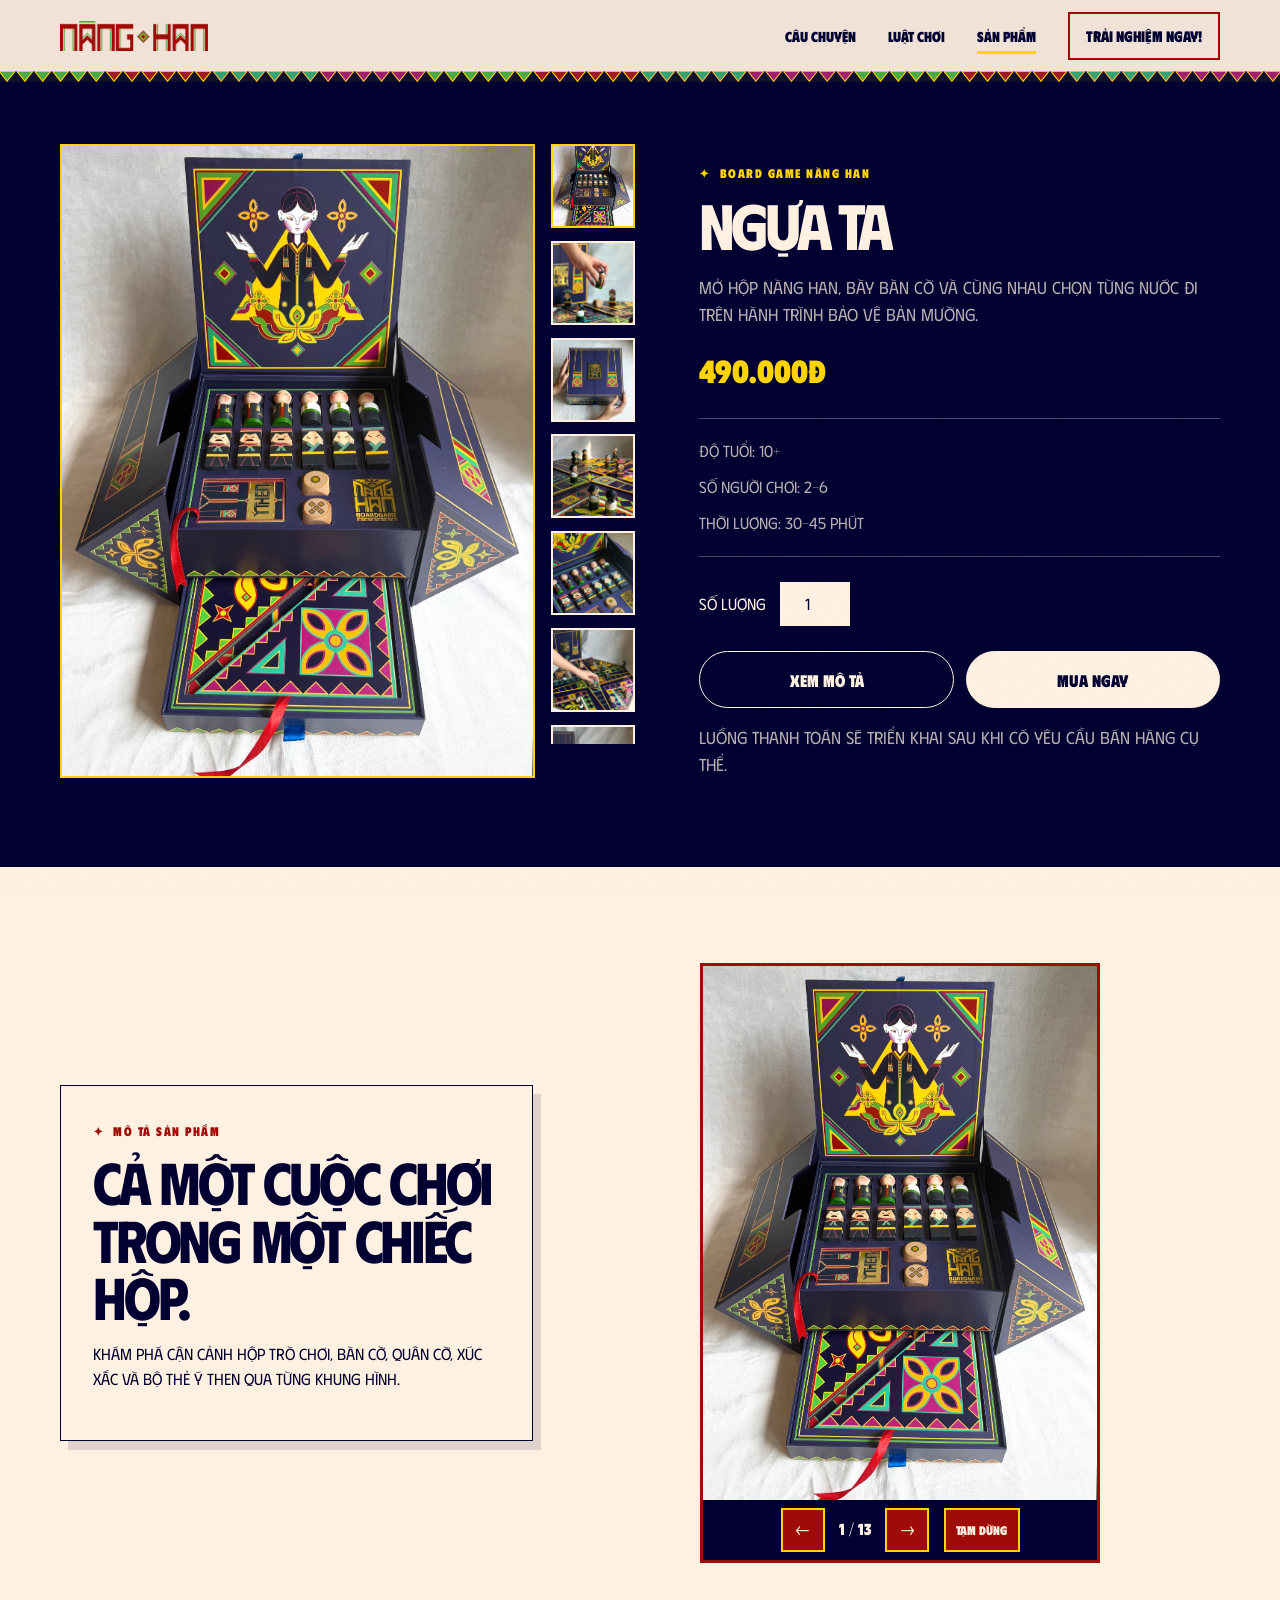
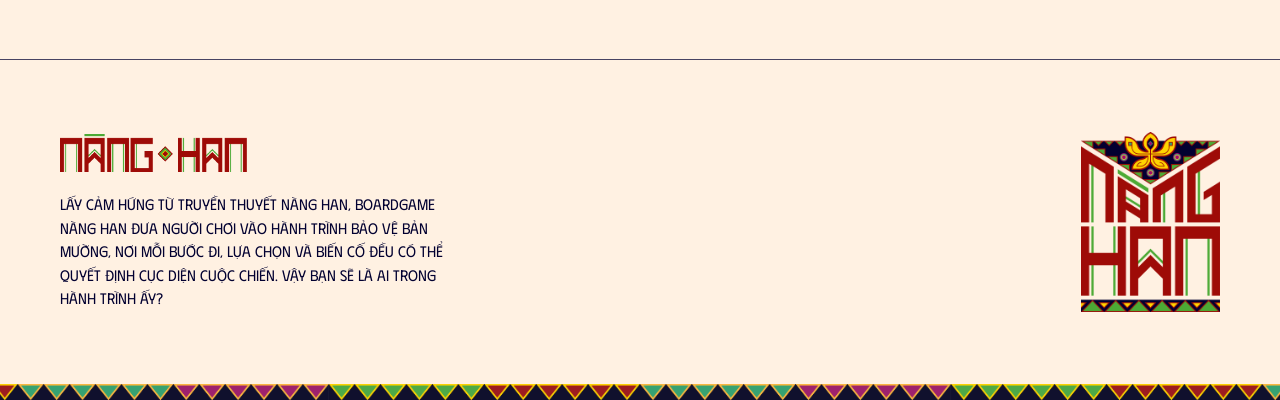
==== product.html @ 25eac17b "Reduce mobile video title and story ornament" ====
<!doctype html>
<html lang="vi">
  <head>
    <meta charset="UTF-8" />
    <meta name="viewport" content="width=device-width, initial-scale=1" />
    <meta name="description" content="Sản phẩm board game Nàng Han." />
    <title>Nàng Han — Sản phẩm</title>
    <link rel="preconnect" href="https://fonts.googleapis.com" />
    <link rel="preconnect" href="https://fonts.gstatic.com" crossorigin />
    <link href="https://fonts.googleapis.com/css2?family=Birthstone+Bounce:wght@400;500&amp;family=Phudu:wght@300..900&amp;family=Puppies+Play&amp;family=Roboto:wght@400;500;700&amp;family=Square+Peg&amp;display=swap" rel="stylesheet" />
    <link rel="shortcut icon" type="image/x-icon" href="favicon.ico?v=2" sizes="any" />
    <link rel="icon" type="image/png" href="assets/favicon-open.png?v=2" sizes="128x128" data-animated-favicon />
    <link rel="stylesheet" href="styles.css?v=32" />
    <script src="favicon.js" defer></script>
  </head>
  <body class="product-screen">
    <header class="site-header">
      <div class="wrap header-inner">
        <a class="brand" href="index.html"><img src="assets/prototype/brand-wordmark.png" alt="Nàng Han" width="615" height="125" /></a>
        <nav class="main-nav" aria-label="Điều hướng chính">
          <a href="story.html">Câu chuyện</a>
          <a href="rules.html">Luật chơi</a>
          <a href="product.html" aria-current="page">Sản phẩm</a>
          <a class="nav-cta" href="product.html" data-animated-button>Trải nghiệm ngay!</a>
        </nav>
      </div>
    </header>
    <main class="page-shell">
      <section class="wrap product-detail">
        <div class="product-gallery">
          <img class="product-main-image" src="assets/product/product-01.webp" alt="Hộp boardgame Nàng Han mở, bày quân cờ, xúc xắc và bàn chơi" width="1261" height="1800" data-product-main />
          <div class="product-thumbs" role="group" aria-label="Ảnh sản phẩm phụ">
            <button class="product-thumb" type="button" aria-pressed="true"><img src="assets/product/product-01.webp" alt="Hộp boardgame Nàng Han mở, bày quân cờ, xúc xắc và bàn chơi" /></button>
            <button class="product-thumb" type="button" aria-pressed="false"><img src="assets/product/product-02.webp" alt="Bàn tay cầm quân Nàng Han áo đen phía trên bàn cờ" loading="lazy" /></button>
            <button class="product-thumb" type="button" aria-pressed="false"><img src="assets/product/product-03.webp" alt="Hai tay cầm hộp boardgame Nàng Han đóng với logo ở giữa" loading="lazy" /></button>
            <button class="product-thumb" type="button" aria-pressed="false"><img src="assets/product/product-04.webp" alt="Quân cờ hai phe đứng trên bàn cờ Nàng Han nhiều họa tiết" loading="lazy" /></button>
            <button class="product-thumb" type="button" aria-pressed="false"><img src="assets/product/product-05.webp" alt="Cận cảnh quân cờ, xúc xắc và thẻ bài trong hộp mở" loading="lazy" /></button>
            <button class="product-thumb" type="button" aria-pressed="false"><img src="assets/product/product-06.webp" alt="Bàn tay di chuyển quân đối địch áo xanh trên bàn cờ" loading="lazy" /></button>
            <button class="product-thumb" type="button" aria-pressed="false"><img src="assets/product/product-07.webp" alt="Toàn cảnh bàn cờ bày quân và xúc xắc, hộp trò chơi phía sau" loading="lazy" /></button>
            <button class="product-thumb" type="button" aria-pressed="false"><img src="assets/product/product-08.webp" alt="Hộp boardgame Nàng Han mở nhìn nghiêng với quân cờ và xúc xắc" loading="lazy" /></button>
            <button class="product-thumb" type="button" aria-pressed="false"><img src="assets/product/product-09.webp" alt="Bàn cờ Nàng Han đang chơi với quân hai phe và xúc xắc" loading="lazy" /></button>
            <button class="product-thumb" type="button" aria-pressed="false"><img src="assets/product/product-10.webp" alt="Tờ hướng dẫn Nàng Han mở ra, có sơ đồ bàn cờ và giới thiệu các phe" loading="lazy" /></button>
            <button class="product-thumb" type="button" aria-pressed="false"><img src="assets/product/product-11.webp" alt="Bộ Nàng Han gồm hộp, quân cờ, thẻ bài và tấm vải in họa tiết" loading="lazy" /></button>
            <button class="product-thumb" type="button" aria-pressed="false"><img src="assets/product/product-12.webp" alt="Hai tay cầm bộ thẻ Ý Then và lá Xòe hoa cùng bước" loading="lazy" /></button>
            <button class="product-thumb" type="button" aria-pressed="false"><img src="assets/product/product-13.webp" alt="Những lá thẻ Ý Then trải cạnh bàn cờ, quân cờ và xúc xắc" loading="lazy" /></button>
          </div>
        </div>
        <div class="product-info">
          <span class="eyebrow">Board game Nàng Han</span>
          <h1>Ngựa ta</h1>
          <p class="lead">Mở hộp Nàng Han, bày bàn cờ và cùng nhau chọn từng nước đi trên hành trình bảo vệ bản mường.</p>
          <div class="price">490.000đ</div>
          <div class="meta-list">
            <span>Độ tuổi: 10+</span>
            <span>Số người chơi: 2–6</span>
            <span>Thời lượng: 30–45 phút</span>
          </div>
          <label class="quantity">Số lượng <input type="number" min="1" value="1" aria-label="Số lượng sản phẩm" /></label>
          <div class="purchase-actions">
            <a class="button alt" href="#description">Xem mô tả</a>
            <a class="button" href="#purchase-note">Mua ngay</a>
          </div>
          <p id="purchase-note" class="lead purchase-note">Luồng thanh toán sẽ triển khai sau khi có yêu cầu bán hàng cụ thể.</p>
        </div>
      </section>
      <section class="section product-description" id="description">
        <div class="wrap description-panel">
          <div class="description-copy">
            <span class="eyebrow">Mô tả sản phẩm</span>
            <h2>Cả một cuộc chơi trong một chiếc hộp.</h2>
            <p>Khám phá cận cảnh hộp trò chơi, bàn cờ, quân cờ, xúc xắc và bộ thẻ Ý Then qua từng khung hình.</p>
          </div>
          <div class="description-media" data-product-slider role="region" aria-label="Trình chiếu ảnh sản phẩm Nàng Han">
            <div class="description-slide-frame" data-product-slide-frame>
              <img class="description-slide is-active" src="assets/product/product-01.webp" alt="Hộp boardgame Nàng Han mở, bày quân cờ, xúc xắc và bàn chơi" />
            </div>
            <div class="description-controls">
              <button type="button" data-slide-prev aria-label="Ảnh trước">←</button>
              <span data-slide-count>1 / 13</span>
              <button type="button" data-slide-next aria-label="Ảnh tiếp theo">→</button>
              <button type="button" class="slide-toggle" data-slide-toggle>Tạm dừng</button>
            </div>
          </div>
        </div>
      </section>
    </main>
    <footer class="site-footer">
      <div class="wrap footer-inner">
        <div class="footer-about">
          <img class="footer-wordmark" src="assets/prototype/brand-wordmark.png" alt="Nàng Han" width="615" height="125" loading="lazy" />
          <p>Lấy cảm hứng từ truyền thuyết Nàng Han, boardgame Nàng Han đưa người chơi vào hành trình bảo vệ bản mường, nơi mỗi bước đi, lựa chọn và biến cố đều có thể quyết định cục diện cuộc chiến. Vậy bạn sẽ là ai trong hành trình ấy?</p>
        </div>
        <img class="footer-logo" src="assets/prototype/brand-mark-red.png" alt="Biểu trưng Nàng Han" width="1318" height="1712" loading="lazy" />
      </div>
    </footer>
    <script type="module" src="animations.js?v=10"></script>
    <script src="product-gallery.js?v=2" defer></script>
  </body>
</html>
---- styles.css ----
:root {
  --yellow: #FFD401;
  --green: #4DAA35;
  --red: #9F0B07;
  --navy: #020031;
  --orange: #FFBB40;
  --teal: #39A373;
  --magenta: #A00A6B;
  --beige: #FFF1E2;
  --white: var(--beige);
  --muted: rgba(2, 0, 49, .68);
  --line: rgba(2, 0, 49, .72);
  --shadow: 8px 9px 0 rgba(2, 0, 49, .13);
  --font-primary: "Phudu", Impact, "Trebuchet MS", "Segoe UI", sans-serif;
  --font-reading: "Roboto", Arial, sans-serif;
  --font-birthstone: "Birthstone Bounce", cursive;
  --font-puppies: "Puppies Play", cursive;
  --font-square-peg: "Square Peg", cursive;
}

* { box-sizing: border-box; }
html { scroll-behavior: smooth; }
body {
  margin: 0;
  color: var(--navy);
  background: var(--beige);
  font-family: var(--font-primary);
  font-size: 1rem;
  line-height: 1.55;
}
body::before {
  content: "";
  position: fixed;
  inset: 0;
  z-index: 10;
  pointer-events: none;
  opacity: .11;
  background-image: url("data:image/svg+xml,%3Csvg xmlns='http://www.w3.org/2000/svg' width='120' height='120'%3E%3Cfilter id='n'%3E%3CfeTurbulence baseFrequency='.8' numOctaves='2' stitchTiles='stitch'/%3E%3C/filter%3E%3Crect width='100%25' height='100%25' filter='url(%23n)' opacity='.13'/%3E%3C/svg%3E");
}
a { color: inherit; text-decoration: none; }
button, input { font: inherit; }
img { max-width: 100%; }
h1, h2, h3, p { margin-top: 0; }
h1, h2, h3, .brand, .display { font-family: var(--font-primary); }
h1 { margin-bottom: 1.25rem; font-size: clamp(3rem, 7vw, 6.2rem); line-height: .92; letter-spacing: -.065em; }
h2 { margin-bottom: 1rem; font-size: clamp(2.2rem, 4.6vw, 4.3rem); line-height: .98; letter-spacing: -.055em; }
h3 { margin-bottom: .5rem; font-size: 1.45rem; line-height: 1.1; }
.wrap { width: min(1160px, calc(100% - 2.5rem)); margin-inline: auto; }
.eyebrow { display: inline-flex; align-items: center; gap: .55rem; margin-bottom: .8rem; color: var(--red); font-size: .78rem; font-weight: 900; letter-spacing: .12em; text-transform: uppercase; }
.eyebrow::before { content: "✦"; }
.lead { max-width: 560px; color: var(--muted); font-size: 1.08rem; }
.button { display: inline-flex; min-height: 56px; align-items: center; justify-content: center; padding: .9rem 1.5rem; border: 1.5px solid var(--navy); border-radius: 999px; background: var(--navy); color: var(--white); font-size: 1.05rem; font-weight: 900; transition: transform .18s ease, box-shadow .18s ease; }
.button:hover, .button:focus-visible { transform: translate(-2px, -2px); box-shadow: 4px 4px 0 var(--red); }
.button.alt { background: transparent; color: var(--navy); }
.site-header { position: sticky; top: 0; z-index: 20; background: rgba(255, 241, 226, .94); color: var(--navy); backdrop-filter: blur(12px); }
.site-header::after { content: ""; position: absolute; right: 0; bottom: -10px; left: 0; height: 11px; background: url("assets/prototype/border-horizontal.png") center / auto 100% repeat-x; pointer-events: none; }
.header-inner { min-height: 72px; display: flex; align-items: center; justify-content: space-between; gap: 2rem; }
.brand { display: inline-flex; flex: 0 0 auto; }
.brand img { display: block; width: auto; height: 30px; }
.main-nav { display: flex; gap: 2rem; align-items: center; overflow-x: auto; font-size: .9rem; font-weight: 900; }
.main-nav a { position: relative; flex: 0 0 auto; padding: .4rem 0; }
.main-nav a::after { content: ""; position: absolute; right: 0; bottom: 0; left: 0; height: 3px; background: var(--yellow); transform: scaleX(0); }
.main-nav a:hover::after, .main-nav a:focus-visible::after, .main-nav a[aria-current="page"]::after { transform: scaleX(1); }
.main-nav .nav-cta { min-height: 44px; padding: .65rem 1rem; border: 2px solid var(--red); color: var(--navy); font-size: .95rem; text-transform: uppercase; }
.main-nav .nav-cta::after { display: none; }
.page-shell { min-height: calc(100vh - 72px); }
.section { padding: 6rem 0; border-bottom: 1.5px solid var(--line); }
.placeholder { display: grid; place-items: center; border: 1.5px dashed var(--navy); background: rgba(255,241,226,.78); color: var(--navy); font-size: .78rem; font-weight: 900; letter-spacing: .11em; text-align: center; text-transform: uppercase; }
.page-title { padding: 4rem 0 2rem; }
.page-title p { max-width: 610px; color: var(--muted); }

/* Trang chủ — ảnh 4 */
.home-hero { position: relative; overflow: hidden; background: var(--beige); }
.home-hero .wrap { width: min(1480px, calc(100% - 3rem)); }
.home-hero::before, .home-hero::after { content: ""; position: absolute; border: 1.5px solid var(--navy); border-radius: 50%; }
.home-hero::before { top: 9%; right: -7rem; width: 260px; height: 260px; background: var(--yellow); }
.home-hero::after { top: 17%; left: -6rem; width: 180px; height: 180px; background: var(--green); }
.home-stage { position: relative; z-index: 1; display: grid; grid-template-columns: minmax(200px, .6fr) minmax(540px, 1.9fr) minmax(200px, .6fr); align-items: start; gap: 0 2.5rem; min-height: max(560px, 56.25vw); }
.home-note, .home-copy { position: relative; z-index: 2; align-self: start; margin-top: 4rem; padding: 1rem; background: rgba(255, 241, 226, .88); }
.home-note strong, .home-copy h1 { display: block; margin: 0; font-family: var(--font-primary); font-size: clamp(2rem, 2.8vw, 2.8rem); font-weight: 900; letter-spacing: -.035em; line-height: 1.05; text-transform: uppercase; }
.home-note strong span, .home-copy h1 span { display: block; color: var(--red); }
.character-path { position: absolute; top: 0; bottom: 0; left: 50%; width: 100vw; transform: translateX(-50%); }
.character-frame { position: relative; width: 100%; height: 100%; overflow: hidden; background: var(--beige); }
.hero-video { position: absolute; inset: 0; width: 100%; height: 100%; object-fit: cover; }
.home-copy { grid-column: 3; }
@media (min-width: 1081px) {
  .home-stage.is-video-synced .home-note { opacity: 0; transform: translateX(-22px); transition: opacity .65s ease, transform .75s cubic-bezier(.16,1,.3,1); }
  .home-stage.is-video-synced .home-copy { opacity: 0; transform: translateX(22px); transition: opacity .65s ease, transform .75s cubic-bezier(.16,1,.3,1); }
  .home-stage.is-video-synced.show-left-copy .home-note,
  .home-stage.is-video-synced.show-right-copy .home-copy { opacity: 1; transform: translateX(0); }
}
.home-actions { position: absolute; right: 4rem; bottom: 2rem; left: 4rem; z-index: 4; display: grid; grid-template-columns: repeat(2, minmax(0, 1fr)); gap: clamp(4rem, 28vw, 28rem); }
.banner-button { display: inline-flex; min-height: 64px; align-items: center; justify-content: center; padding: 1rem 1.5rem; border: 2px solid var(--yellow); background: var(--navy); color: var(--yellow); box-shadow: 5px 5px 0 var(--green), 9px 9px 0 var(--red); font-size: 1.05rem; font-weight: 900; text-align: center; text-transform: uppercase; transition: background-color .12s ease, color .12s ease, border-color .12s ease, box-shadow .12s ease; }
.banner-button:active { border-color: var(--red); background: var(--red); color: var(--white); box-shadow: 3px 3px 0 var(--yellow), 6px 6px 0 var(--navy); }
.home-directory { position: relative; z-index: 2; display: grid; grid-template-rows: repeat(3, minmax(0, 1fr)); width: min(100vw, 1440px); aspect-ratio: 2917 / 1409; overflow: hidden; margin-left: 50%; padding: clamp(.75rem, 2.25vw, 2rem) 0 clamp(1rem, 3vw, 3rem); background-color: var(--navy); background-image: url("assets/prototype/directory-frame.png"); background-position: center; background-size: contain; background-repeat: no-repeat; transform: translateX(-50%); }
.home-directory::before { content: ""; position: absolute; top: 0; bottom: 0; left: 50%; width: 2px; background: var(--yellow); transform: translateX(-50%); }
.directory-link { position: relative; display: flex; min-height: 0; flex-direction: column; justify-content: center; color: var(--yellow); }
.directory-link:nth-child(odd) { align-items: flex-end; padding: 1.5rem calc(50% + 3.5rem) 1.5rem 1rem; text-align: right; }
.directory-link:nth-child(even) { align-items: flex-start; padding: 1.5rem 1rem 1.5rem calc(50% + 3.5rem); text-align: left; }
.directory-link::before { content: ""; position: absolute; top: 50%; width: 4rem; height: 2px; background: var(--yellow); transform: translateY(-50%); transition: background .18s ease; }
.directory-link:nth-child(odd)::before { right: 50%; }
.directory-link:nth-child(even)::before { left: 50%; }
.directory-link::after { content: ""; position: absolute; z-index: 1; top: 50%; left: 50%; width: 28px; height: 28px; background: url("assets/prototype/branch-button.png") center / contain no-repeat; transform: translate(-50%, -50%) scale(1); transform-origin: center; transition: transform .28s cubic-bezier(.34, 1.56, .64, 1); will-change: transform; }
.directory-link:hover, .directory-link:focus-visible { color: var(--beige); }
.directory-link:hover::before, .directory-link:focus-visible::before { background: var(--beige); }
.directory-link:hover::after, .directory-link:focus-visible::after { transform: translate(-50%, -50%) scale(1.24); }
.directory-link small { display: block; margin: 0 0 .5rem; color: var(--orange); font-size: clamp(.72rem, .8vw, .9rem); font-weight: 900; line-height: 1; transition: color .28s ease; }
.directory-link strong { font-family: var(--font-primary); font-size: clamp(1.55rem, 2.1vw, 2.5rem); line-height: 1.1; transition: color .28s ease; }
.directory-link:hover small, .directory-link:hover strong, .directory-link:focus-visible small, .directory-link:focus-visible strong { color: var(--beige); }
.home-video { background: var(--beige); color: var(--navy); }
.video-card { padding: clamp(2rem, 4vw, 3.5rem); background: url("assets/prototype/video-frame.png") center / 100% 100% no-repeat; }
.video-copy { padding: .25rem 2rem 1.75rem; text-align: center; }
.video-copy h2 { margin: 0; font-family: inherit; font-size: clamp(1.5rem, 2.5vw, 2rem); letter-spacing: 0; line-height: 1.25; text-transform: uppercase; }
.video-copy h2 span { color: var(--red); }
.video-window { position: relative; width: min(72%, 760px); aspect-ratio: 16 / 9; display: grid; place-items: center; margin-inline: auto; border: 4px solid var(--green); background: var(--navy); }
.play-mark { position: relative; z-index: 1; display: grid; width: 88px; height: 88px; place-items: center; border: 1.5px solid var(--white); border-radius: 50%; color: var(--yellow); font-size: 2rem; }
.home-product { position: relative; overflow: hidden; padding: clamp(3rem, 5vw, 5rem) 0; background: var(--navy); color: var(--beige); }
.home-product::before, .home-product::after { content: ""; position: absolute; z-index: 0; top: 0; bottom: 0; width: clamp(12px, 2.2vw, 28px); background-image: url("assets/prototype/product-frame.png"); background-size: auto 100%; background-repeat: no-repeat; pointer-events: none; }
.home-product::before { left: 0; background-position: left center; }
.home-product::after { right: 0; background-position: right center; }
.product-teaser { position: relative; z-index: 1; display: grid; grid-template-columns: minmax(205px, 1fr) minmax(235px, .82fr) minmax(205px, 1fr); width: min(1440px, max(960px, 75vw), calc(100% - 4rem)); align-items: center; justify-content: center; gap: clamp(1.25rem, 3.125vw, 3.75rem); margin-inline: auto; }
.product-image-slot { width: min(100%, clamp(250px, 17.5vw, 400px)); aspect-ratio: 3 / 4; justify-self: center; overflow: hidden; border: 2px solid rgba(159, 11, 7, .42); background: var(--beige); box-shadow: inset 0 0 0 4px rgba(255, 241, 226, .7); }
.product-image-slot img { display: block; width: 100%; height: 100%; object-fit: cover; }
.product-feature { display: grid; width: 100%; justify-self: center; justify-items: center; text-align: center; }
.product-kicker { margin: 0 0 .75rem; color: var(--yellow); font-size: clamp(1.3rem, 1.8vw, 2.25rem); font-weight: 900; line-height: 1.05; text-transform: uppercase; }
.product-feature-mark { display: block; width: auto; height: clamp(260px, 17.5vw, 400px); }
.product-action { display: grid; grid-column: 1 / -1; justify-items: center; gap: clamp(1.5rem, 1.75vw, 2rem); text-align: center; }
.product-action h2 { margin: 0; color: var(--yellow); font-size: clamp(1.5rem, 2.5vw, 2.75rem); font-weight: 900; letter-spacing: .01em; line-height: 1.15; text-transform: uppercase; }
.product-action .button { min-height: 80px; padding: 1rem 2.75rem; border: 2px solid var(--green); border-radius: 0; background: var(--red); color: var(--yellow); box-shadow: 3px 3px 0 var(--green); font-size: clamp(1.25rem, 1.35vw, 1.5rem); text-transform: uppercase; }

/* Câu chuyện */
.story-screen { background: var(--beige); }
.story-hero { padding: 5rem 0 4.5rem; background: var(--navy) url("assets/prototype/directory-frame.png") center / 100% 100% no-repeat; color: var(--beige); text-align: center; }
.story-hero h1 { max-width: 920px; margin-inline: auto; font-family: inherit; font-size: clamp(2.4rem, 5vw, 5rem); letter-spacing: -.035em; line-height: 1; text-transform: uppercase; }
.story-hero h1 span { color: var(--yellow); }
.story-hero-art { min-height: 420px; width: min(920px, 92%); margin: 2rem auto; border: 3px solid var(--yellow); background: var(--beige); }
.story-cta, .story-product-cta a { display: inline-flex; min-height: 60px; align-items: center; justify-content: center; padding: .9rem 1.5rem; border: 2px solid var(--yellow); background: var(--red); color: var(--yellow); box-shadow: 5px 5px 0 var(--green); font-size: 1.05rem; font-weight: 900; text-transform: uppercase; }
.story-legend { overflow: hidden; padding: 3rem 0 0; background: var(--beige); }
.story-legend-layout { position: relative; z-index: 0; display: grid; grid-template-columns: minmax(120px, .5fr) minmax(0, 800px) minmax(120px, .5fr); width: min(1480px, calc(100% - 2rem)); align-items: center; gap: clamp(1rem, 2.5vw, 2.5rem); }
.story-source, .story-name { color: var(--red); }
.story-source h2, .story-name h2 { margin: 0; font-family: inherit; font-size: clamp(1.35rem, 2.2vw, 2rem); letter-spacing: 0; line-height: 1.12; text-transform: uppercase; }
.story-source p, .story-name p { margin: .8rem 0 0; color: var(--navy); font-family: var(--font-reading); font-size: .9rem; font-weight: 400; text-transform: none; }
.story-name { text-align: right; }
.story-sheet-frame { position: relative; width: 100%; aspect-ratio: 4 / 5; background: url("assets/prototype/story-frame-floral.png") center bottom / 150% auto no-repeat; }
.story-sheet-frame::before { content: ""; position: absolute; z-index: -1; bottom: 0; left: 50%; width: 100vw; height: 17.2%; background: #10102d; translate: -50% 0; pointer-events: none; }
.story-sheet { position: absolute; top: 16.5%; left: 50%; width: 69.5%; height: 46.5%; overflow-x: hidden; overflow-y: auto; overscroll-behavior: contain; padding: clamp(1.1rem, 2vw, 2rem); border: 0; background: rgba(255, 241, 226, .98); color: var(--navy); box-shadow: none; font-family: var(--font-reading); font-weight: 400; letter-spacing: normal; text-transform: none; translate: -50% 0; scrollbar-color: var(--red) rgba(2, 0, 49, .12); scrollbar-width: thin; }
.story-sheet::-webkit-scrollbar { width: 8px; }
.story-sheet::-webkit-scrollbar-track { background: rgba(2, 0, 49, .12); }
.story-sheet::-webkit-scrollbar-thumb { border-radius: 999px; background: var(--red); }
.story-sheet p { max-width: 66ch; margin: 0 auto 1.25rem; color: var(--navy); font-family: var(--font-reading); font-size: clamp(.92rem, 1.05vw, 1.05rem); font-weight: 400; letter-spacing: normal; line-height: 1.65; text-transform: none; }
.story-sheet .story-citation { padding-top: 1rem; border-top: 2px solid var(--yellow); color: var(--red); font-size: clamp(.8rem, .95vw, .95rem); font-weight: 700; }
.story-product-cta { position: relative; overflow: hidden; background: var(--beige); }
.story-product-cta::before { content: ""; position: absolute; z-index: 1; top: 0; right: 0; left: 0; height: clamp(11px, 1.25vw, 16px); background: url("assets/prototype/border-horizontal.png") center / auto 100% repeat-x; pointer-events: none; }
.story-product-scene { position: relative; aspect-ratio: 3 / 1; }
.story-scene-board { display: block; width: 100%; height: 100%; min-height: 360px; object-fit: cover; }
.story-scene-object { position: absolute; z-index: 2; width: auto; pointer-events: none; filter: drop-shadow(0 8px 7px rgba(2,0,49,.22)); transform-origin: center bottom; }
.story-scene-piece-male { left: 11.5%; bottom: 49%; height: 43%; }
.story-scene-piece-female { right: 17%; bottom: 38%; height: 50%; }
.story-scene-die { transform-origin: center; }
.story-scene-die-small { top: 25%; left: 0; height: 29%; }
.story-scene-die-large { top: 0; right: 4%; height: 34%; }
.story-product-cta a { position: absolute; z-index: 3; top: 50%; left: 50%; min-height: 72px; padding: 1.1rem 2rem; font-size: 1.5rem; translate: -50% -50%; white-space: nowrap; }

@media (min-width: 821px) {
  .story-legend { padding-top: 0; }
  .story-legend-layout { grid-template-columns: 1fr; width: min(2917px, 100%); gap: 0; }
  .story-source, .story-name { position: absolute; z-index: 1; top: 29%; width: 20%; }
  .story-source { left: 2%; }
  .story-name { right: 2%; }
  .story-sheet-frame { grid-column: 1; grid-row: 1; aspect-ratio: 2917 / 2209; background-size: 100% 100%; }
  .story-sheet-frame::before { display: none; }
  .story-sheet { top: 9.9%; width: 43.2%; height: 49.2%; }
}

/* Luật chơi */
.rules-screen { background: var(--beige); }
.rules-overview { padding: 5rem 0; }
.rules-title { max-width: 1160px; margin: 0 auto 3rem; text-align: center; }
.rules-title h1 { font-size: clamp(1.25rem, 6vw, 2.85rem); letter-spacing: -.02em; line-height: 1.12; }
.rules-title p { max-width: 760px; margin: 0 auto; color: var(--muted); font-size: 1.08rem; }
.rules-map { position: relative; display: grid; width: min(1050px, 100%); aspect-ratio: 4 / 3; place-items: center; margin: 0 auto; background: url("assets/prototype/video-frame.png") center / 100% 100% no-repeat; }
.rules-map-board { position: relative; width: 58%; max-width: 620px; }
.rules-map-board > img { display: block; width: 100%; mix-blend-mode: multiply; transition: opacity .28s ease, filter .32s cubic-bezier(.16,1,.3,1); }
.rules-map-board.is-exploring > img { opacity: .28; filter: saturate(.45) contrast(.84); }
.map-markers { position: absolute; inset: 0; pointer-events: none; }
.map-marker { --note-color: var(--navy); position: absolute; z-index: 1; box-sizing: border-box; width: 6.667%; aspect-ratio: 1; overflow: visible; padding: 0; border: 0; appearance: none; background: transparent; color: var(--note-color); cursor: pointer; opacity: 1; pointer-events: auto; transform-origin: center; }
.map-marker::before { content: ""; position: absolute; inset: 0; border: 2px solid currentColor; background: var(--beige) url("assets/board.png") var(--cell-x, 50%) var(--cell-y, 50%) / 1500% 1500% no-repeat; box-shadow: 0 5px 16px rgba(2,0,49,.3), 0 0 0 3px rgba(255,241,226,.82); mix-blend-mode: multiply; opacity: 0; transition: opacity .18s ease; }
.map-marker.is-preview, .map-marker.is-active { z-index: 3; }
.map-marker.is-preview::before, .map-marker.is-active::before, .map-marker.is-group-highlight::before { opacity: 1; }
.rules-map-board.is-exploring .map-marker:not(.is-preview):not(.is-active):not(.is-group-highlight) { opacity: .18; }
.map-marker:focus-visible { outline: 3px solid var(--yellow); outline-offset: 4px; }
.marker-han-start { top: 0; left: 33.333%; --cell-x: 35.714%; --cell-y: 0%; }
.marker-han-goal, .marker-ally-goal { width: 13.333%; height: 42.667%; aspect-ratio: auto; left: 43.333%; }
.marker-han-goal { top: 0; clip-path: polygon(25% 0, 75% 0, 100% 100%, 0 100%); transform-origin: 50% 0; }
.marker-han-goal::before, .marker-ally-goal::before { background-size: 750% 234.373%; }
.marker-han-goal::before { background-position: 50% 0; }
.marker-north-normal { top: 0; left: 60%; --cell-x: 64.286%; --cell-y: 0%; }
.marker-normal-cell { top: var(--cell-top); left: var(--cell-left); }
.marker-special { top: 13.333%; left: 60%; --cell-x: 64.286%; --cell-y: 14.286%; }
.marker-special-north-west { top: 20%; left: 33.333%; --cell-x: 35.714%; --cell-y: 21.429%; }
.marker-special-west-north { top: 33.333%; left: 6.667%; --cell-x: 7.143%; --cell-y: 35.714%; }
.marker-special-east-north { top: 33.333%; left: 80%; --cell-x: 85.714%; --cell-y: 35.714%; }
.marker-special-west-south { top: 60%; left: 26.667%; --cell-x: 28.571%; --cell-y: 64.286%; }
.marker-special-east-south { top: 60%; left: 73.333%; --cell-x: 78.571%; --cell-y: 64.286%; }
.marker-special-south-west { top: 93.333%; left: 33.333%; --cell-x: 35.714%; --cell-y: 100%; }
.marker-special-south-east { top: 73.333%; left: 60%; --cell-x: 64.286%; --cell-y: 78.571%; }
.marker-enemy-goal, .marker-rival-goal { width: 42.667%; height: 13.333%; aspect-ratio: auto; top: 43.333%; }
.marker-enemy-goal { left: 0; clip-path: polygon(0 25%, 100% 0, 100% 100%, 0 75%); transform-origin: 0 50%; }
.marker-enemy-goal::before, .marker-rival-goal::before { background-size: 234.373% 750%; }
.marker-enemy-goal::before { background-position: 0 50%; }
.marker-west-normal { top: 33.333%; left: 0; --cell-x: 0%; --cell-y: 35.714%; }
.marker-east-start { top: 33.333%; right: 0; --cell-x: 100%; --cell-y: 35.714%; }
.marker-rival-goal { right: 0; clip-path: polygon(0 0, 100% 25%, 100% 75%, 0 100%); transform-origin: 100% 50%; }
.marker-rival-goal::before { background-position: 100% 50%; }
.marker-enemy-start { top: 60%; left: 0; --cell-x: 0%; --cell-y: 64.286%; }
.marker-east-normal { top: 60%; right: 0; --cell-x: 100%; --cell-y: 64.286%; }
.marker-south-normal { top: 86.667%; left: 33.333%; --cell-x: 35.714%; --cell-y: 92.857%; }
.marker-ally-goal { bottom: 0; clip-path: polygon(0 0, 100% 0, 75% 100%, 25% 100%); transform-origin: 50% 100%; }
.marker-ally-goal::before { background-position: 50% 100%; }
.marker-ally-start { right: 33.333%; bottom: 0; --cell-x: 64.286%; --cell-y: 100%; }
.rules-map figcaption { position: absolute; inset: 5% 4%; margin: 0; }
.map-note { --note-color: var(--navy); position: absolute; width: 19%; color: var(--note-color); font-size: clamp(.62rem, 1vw, .84rem); font-weight: 900; line-height: 1.18; opacity: 0; }
.map-note.is-visible { opacity: 1; }
.map-note::after { content: ""; position: absolute; top: 50%; width: clamp(1.25rem, 4vw, 4rem); border-top: 2px solid currentColor; }
.team-han { --note-color: var(--red); }
.team-enemy { --note-color: var(--magenta); }
.team-rival { --note-color: #178e70; }
.team-ally { --note-color: var(--green); }
.note-han-start, .note-west-normal, .note-enemy-start, .note-south-normal { text-align: right; }
.note-north-normal, .note-special, .note-east-start, .note-east-normal, .note-ally-start { text-align: left; }
.note-han-start::after, .note-west-normal::after, .note-enemy-start::after, .note-south-normal::after { left: calc(100% + .4rem); }
.note-north-normal::after, .note-special::after, .note-east-start::after, .note-east-normal::after, .note-ally-start::after { right: calc(100% + .4rem); }
.note-han-goal, .note-ally-goal { left: 40.5%; text-align: center; }
.note-han-goal::after, .note-ally-goal::after { top: calc(100% + .35rem); left: 50%; width: 0; height: 2.2rem; border-top: 0; border-left: 2px solid currentColor; }
.note-han-goal { top: 0; }
.note-ally-goal { bottom: 0; }
.note-ally-goal::after { top: auto; bottom: calc(100% + .35rem); }
.note-han-start { top: 11%; left: 14.2%; }
.note-north-normal { top: 11%; right: 14%; }
.note-special { top: 21%; right: 14%; }
.note-enemy-goal { top: 28%; left: 27%; text-align: center; }
.note-enemy-goal::after { top: calc(100% + .35rem); left: 50%; width: 0; height: 7.4rem; border-top: 0; border-left: 2px solid currentColor; }
.note-west-normal { top: 38%; left: -4.3%; }
.note-west-normal::after, .note-enemy-start::after { width: clamp(1.25rem, 2.25vw, 1.9rem); }
.note-east-start { top: 38%; right: -7%; }
.note-rival-goal { right: 27%; bottom: 25%; text-align: center; }
.note-rival-goal::after { top: auto; bottom: calc(100% + .35rem); left: 50%; width: 0; height: 9rem; border-top: 0; border-left: 2px solid currentColor; }
.note-enemy-start { top: 59%; left: -4.3%; }
.note-east-normal { top: 59%; right: -7%; }
.note-south-normal { bottom: 11%; left: 14.2%; }
.note-ally-start { right: 14%; bottom: 9%; }
.faction-section { padding: 5rem 0; background: var(--navy) url("assets/prototype/product-frame.png") center / cover no-repeat; color: var(--beige); text-align: center; }
.faction-section h2 { margin-bottom: .75rem; color: var(--yellow); font-family: inherit; font-size: clamp(1.8rem, 4vw, 3rem); letter-spacing: 0; text-transform: uppercase; }
.faction-section > .wrap > p { margin: 0 auto 2.5rem; color: rgba(255,241,226,.78); }
.faction-panels { display: grid; grid-template-columns: repeat(2, minmax(0, 1fr)); gap: 1.5rem; }
.faction-panels img { display: block; width: 100%; border: 3px solid var(--yellow); background: var(--beige); transition: transform .35s ease, filter .35s ease, box-shadow .35s ease; }
.faction-panels img:hover { transform: translateY(-8px) scale(1.02); filter: brightness(1.08); box-shadow: 0 12px 24px rgba(2,0,49,.35); }
.rules-guide { padding: 5rem 0; }
.guide-title, .rules-copy-heading h2, .win-condition h2 { width: max-content; margin-inline: auto; padding: .5rem 1rem; border: 2px solid var(--green); background: var(--red); color: var(--beige); box-shadow: 4px 4px 0 var(--orange); font-family: inherit; font-size: clamp(1rem, 2vw, 1.35rem); letter-spacing: 0; text-align: center; text-transform: uppercase; }
.setup-steps { display: grid; grid-template-columns: repeat(3, 1fr); gap: 2rem; margin: 2.5rem 0 0; padding: 0; counter-reset: setup; list-style: none; }
.setup-steps li { position: relative; padding: 3.5rem 1rem 0; color: var(--navy); counter-increment: setup; text-align: center; }
.setup-steps li::before { content: counter(setup); position: absolute; top: 0; left: 50%; display: grid; width: 2.25rem; height: 2.25rem; place-items: center; border: 2px solid var(--green); border-radius: 50%; background: var(--red); color: var(--beige); font-weight: 900; translate: -50% 0; }
.rule-divider { position: relative; height: 2px; margin: 3.5rem 1.5rem; background: var(--orange); }
.rule-divider::before, .rule-divider::after { content: ""; position: absolute; top: 50%; width: 28px; aspect-ratio: 1; background: url("assets/prototype/branch-button.png") center / contain no-repeat; translate: 0 -50%; }
.rule-divider::before { left: -1.5rem; }
.rule-divider::after { right: -1.5rem; }
.rules-copy { margin: 0; }
.rules-copy-heading, .win-condition { display: grid; grid-template-columns: auto minmax(0, 1fr); align-items: center; gap: 1.5rem; }
.rules-copy-heading h2, .win-condition h2 { margin: 0; }
.rules-copy-heading h2 { background: var(--magenta); }
.rules-copy-heading p, .win-condition p { margin: 0; padding: .55rem 1rem; border: 2px solid var(--magenta); text-align: center; }
.rules-copy-heading strong { display: block; }
.rule-text { margin-top: 1.5rem; }
.rule-text article + article { margin-top: 1.25rem; }
.rule-text h3 { margin: 0; color: var(--magenta); font-family: inherit; font-size: 1rem; text-transform: uppercase; }
.rule-text p { margin: 0; }
.rule-text ul { margin: .35rem 0 0; padding-left: 1.25rem; }
.rule-text li::marker { color: var(--green); }
.rules-title p, .faction-section > .wrap > p, .rules-guide p, .rules-guide li { font-family: var(--font-reading); font-weight: 400; letter-spacing: normal; text-transform: none; }
.win-condition h2 { background: var(--red); }
.win-condition p { border-color: var(--red); }
.rules-cards { padding: 5rem 0; border-block: 1.5px solid var(--line); background: #fff8ee; }
.rules-cards .card-section-heading { margin-top: 0; }
.rules-demo { padding: 5rem 0; background: var(--beige) url("assets/prototype/video-frame.png") center / 100% 100% no-repeat; }
.rules-demo-heading { max-width: 720px; margin: 0 auto 3rem; text-align: center; }
.rules-demo-heading p { margin: 0; color: var(--muted); }
.board-layout { display: grid; grid-template-columns: 1.1fr .9fr; gap: 3rem; align-items: start; }
.board-panel { min-width: 0; }
.art-board { position: relative; isolation: isolate; overflow: hidden; aspect-ratio: 1; background: var(--beige); }
.art-board > img { display: block; width: 100%; height: 100%; object-fit: contain; mix-blend-mode: multiply; opacity: .78; filter: saturate(.82) contrast(.9); transform: rotate(180deg); user-select: none; }
.horse-piece { position: absolute; z-index: 3; width: clamp(50px, 7vw, 92px); height: clamp(50px, 7vw, 92px); padding: 0; border: 0; background: transparent; filter: drop-shadow(0 0 .4rem rgba(255,255,255,1)) drop-shadow(0 0 .9rem rgba(255,255,255,.86)) drop-shadow(1px 4px 2px rgba(2,0,49,.68)); line-height: 1; pointer-events: none; translate: -50% -82%; transition: left .68s cubic-bezier(.22,1,.36,1), top .68s cubic-bezier(.22,1,.36,1), translate .68s cubic-bezier(.22,1,.36,1), opacity .32s ease; }
.horse-piece.is-cell-centered { translate: -50% -75%; }
.horse-piece img { display: block; width: 100%; height: 100%; object-fit: contain; filter: brightness(1.1) saturate(1.6) contrast(1.18); }
.horse-piece.no-transition { transition: none; }
.horse-piece.is-kicking { z-index: 5; animation: piece-kick .58s ease; }
.horse-piece.is-captured { opacity: .2; animation: piece-captured .68s ease; }
.horse-piece.is-hopping { animation: piece-hop .36s ease; }
.horse-piece.is-targeted::after { content: ""; position: absolute; inset: 22% -22% -5%; border: 3px solid var(--yellow); border-radius: 50%; animation: target-pulse .7s ease infinite alternate; }
@keyframes piece-hop { 50% { transform: translateY(-12px) scale(1.08); } }
@keyframes piece-kick { 45% { transform: translate(14px, -12px) rotate(9deg) scale(1.18); } }
@keyframes piece-captured { 50% { transform: rotate(140deg) scale(.72); } }
@keyframes target-pulse { to { transform: scale(1.3); opacity: .3; } }
.board-action-cue { position: absolute; z-index: 6; top: 2.2%; left: 50%; translate: -50% 0; width: max-content; max-width: 88%; padding: .55rem .85rem; border: 2px solid var(--navy); background: var(--yellow); color: var(--navy); box-shadow: 4px 4px 0 var(--navy); font-size: clamp(.62rem, 1.2vw, .86rem); font-weight: 1000; letter-spacing: .06em; opacity: 0; pointer-events: none; }
.board-action-cue.is-visible { animation: board-cue .42s cubic-bezier(.34,1.56,.64,1) forwards; }
.board-action-cue[data-tone="card"] { background: var(--green); color: var(--navy); }
.board-action-cue[data-tone="capture"] { background: var(--red); color: var(--white); }
@keyframes board-cue { from { opacity: 0; transform: translateY(-12px) scale(.9); } to { opacity: 1; transform: none; } }
.board-legend { max-width: 620px; margin: 1.5rem auto 0; padding-left: 1rem; border-left: 3px solid var(--red); }
.game-console { position: sticky; top: 104px; transform: none !important; }
.demo-intro, .mobile-hint { color: var(--muted); }
.mobile-hint { display: none; margin-top: -.5rem; font-size: .82rem; }
.mobile-board-trigger { display: none; }
.demo-dice { display: grid; grid-template-columns: 1fr 84px; gap: .75rem; align-items: center; margin: 1rem 0; font-weight: 900; }
.dice-face { position: relative; display: grid; min-height: 76px; place-items: center; border: 1.5px solid var(--navy); background: var(--white); font-family: var(--font-primary); font-size: 2.5rem; font-weight: 900; perspective: 480px; }
.dice-physics { position: absolute; inset: 0; display: none; overflow: hidden; }
.dice-physics canvas { display: block; width: 100%; height: 100%; }
.dice-face.has-physics .dice-cube { display: none; }
.dice-face.has-physics .dice-physics { display: block; }
.dice-cube { position: relative; display: block; width: 48px; height: 48px; transform: rotateX(-18deg) rotateY(28deg); transform-style: preserve-3d; }
.dice-cube-face { position: absolute; inset: 0; display: grid; place-items: center; border: 2px solid var(--navy); background: var(--yellow); color: var(--navy); font-family: var(--font-primary); font-size: 1.45rem; font-weight: 900; backface-visibility: hidden; }
.dice-cube-face::after { content: ""; position: absolute; top: 50%; left: 50%; width: .48rem; height: .48rem; border-radius: 50%; background: var(--navy); transform: translate(-50%, -50%); }
.dice-cube-face[data-number="–"]::after { display: none; }
.dice-cube-face[data-number="1"]::after { box-shadow: none; }
.dice-cube-face[data-number="2"]::after { box-shadow: -12px -12px 0 var(--navy), 12px 12px 0 var(--navy); }
.dice-cube-face[data-number="3"]::after { box-shadow: -12px -12px 0 var(--navy), 12px 12px 0 var(--navy); }
.dice-cube-face[data-number="4"]::after { box-shadow: -12px -12px 0 var(--navy), 12px -12px 0 var(--navy), -12px 12px 0 var(--navy), 12px 12px 0 var(--navy); }
.dice-cube-face[data-number="5"]::after { box-shadow: -12px -12px 0 var(--navy), 12px -12px 0 var(--navy), -12px 12px 0 var(--navy), 12px 12px 0 var(--navy); }
.dice-cube-face[data-number="6"]::after { box-shadow: -12px -12px 0 var(--navy), 12px -12px 0 var(--navy), -12px 0 0 var(--navy), 12px 0 0 var(--navy), -12px 12px 0 var(--navy), 12px 12px 0 var(--navy); }
.dice-cube-face[data-number="3"]::before, .dice-cube-face[data-number="5"]::before { content: ""; position: absolute; top: 50%; left: 50%; width: .48rem; height: .48rem; border-radius: 50%; background: var(--navy); transform: translate(-50%, -50%); }
.dice-cube-face[data-number="3"]::before { box-shadow: none; }
.dice-cube-face[data-number="5"]::before { box-shadow: none; }
.face-front { transform: translateZ(24px); }
.face-back { transform: rotateY(180deg) translateZ(24px); }
.face-right { transform: rotateY(90deg) translateZ(24px); }
.face-left { transform: rotateY(-90deg) translateZ(24px); }
.face-top { transform: rotateX(90deg) translateZ(24px); }
.face-bottom { transform: rotateX(-90deg) translateZ(24px); }
.dice-value { position: absolute; width: 1px; height: 1px; overflow: hidden; clip: rect(0 0 0 0); }
.dice-face.is-rolling .dice-cube { animation: dice-cube-roll .8s cubic-bezier(.22,1,.36,1); }
@keyframes dice-cube-roll { 0% { opacity: .2; transform: rotateX(-18deg) rotateY(28deg) rotateZ(0deg) scale(.55); } 35% { transform: rotateX(var(--dice-spin-x, 180deg)) rotateY(var(--dice-spin-y, 220deg)) rotateZ(var(--dice-spin-z, 0deg)) scale(1.12); } 100% { opacity: 1; transform: rotateX(-18deg) rotateY(28deg) rotateZ(0deg) scale(1); } }
.demo-actions { display: grid; grid-template-columns: repeat(2, 1fr); gap: .55rem; }
.demo-actions button { min-height: 54px; padding: .8rem 1rem; border: 1.5px solid var(--navy); background: transparent; color: var(--navy); font-size: 1.05rem; font-weight: 900; cursor: pointer; transition: transform .18s ease, background .18s ease, color .18s ease; }
.demo-actions button:hover, .demo-actions button:focus-visible, .demo-actions button.active { background: var(--navy); color: var(--beige); transform: translateY(-2px); }
.game-status { min-height: 76px; margin: 1rem 0; padding: 1rem; border-left: 4px solid var(--red); background: rgba(255,241,226,.82); }
.drawn-card { display: grid; grid-template-columns: 98px 1fr; gap: 1rem; align-items: center; margin-top: 1rem; padding: .7rem; border: 1.5px solid var(--navy); background: var(--navy); color: var(--white); box-shadow: var(--shadow); }
.drawn-card[hidden] { display: none; }
.drawn-card.is-drawn { transform-origin: top center; animation: card-draw .55s cubic-bezier(.34,1.56,.64,1); }
@keyframes card-draw { from { opacity: 0; transform: translateY(-18px) rotateX(-70deg); } }
.drawn-card img { display: block; width: 100%; }
.drawn-card span, .drawn-card strong { display: block; }
.drawn-card span { color: var(--yellow); font-size: .72rem; font-weight: 900; letter-spacing: .12em; text-transform: uppercase; }
.drawn-card strong { margin-top: .35rem; font-family: var(--font-primary); font-size: 1.6rem; }
.drawn-card p { margin: .35rem 0 0; }
.art-board .drawn-card { position: absolute; top: 50%; left: 50%; z-index: 9; width: min(82%, 280px); margin: 0; transform: translate(-50%, -50%); }
.art-board .drawn-card.is-drawn { animation-name: board-card-draw; }
@keyframes board-card-draw { from { opacity: 0; transform: translate(-50%, -50%) translateY(-18px) rotateX(-70deg); } }
.turn-guide { margin: 1.25rem 0 0; padding-left: 1.25rem; color: var(--muted); }
.card-section-heading { display: grid; grid-template-columns: 1fr minmax(260px, .65fr); gap: 2rem; align-items: end; margin-top: 5rem; }
.card-section-heading h2, .card-section-heading p { margin-bottom: 0; }
.card-gallery { display: grid; grid-template-columns: repeat(5, 1fr); gap: 1rem; margin-top: 2rem; }
.game-card { position: relative; display: block; width: 100%; aspect-ratio: 709 / 1063; overflow: hidden; padding: 0; border: 1.5px solid var(--navy); background: var(--navy); color: var(--white); box-shadow: 5px 6px 0 rgba(2,0,49,.16); font: inherit; text-align: left; cursor: pointer; transition: transform .2s ease, box-shadow .2s ease; }
.game-card:nth-child(even) { margin-top: 1.5rem; }
.game-card:hover { z-index: 2; transform: translateY(-.5rem) rotate(-1deg); box-shadow: 10px 12px 0 rgba(2,0,49,.2); }
.game-card:hover img, .game-card:focus-visible img { transform: scale(1.035); }
.game-card:focus-visible { outline: 3px solid var(--red); outline-offset: 4px; }
.game-card.is-open { z-index: 3; outline: 4px solid var(--red); outline-offset: 4px; transform: translateY(-.5rem); box-shadow: 10px 12px 0 rgba(2,0,49,.22); }
.game-card img { display: block; width: 100%; height: 100%; object-fit: cover; transition: transform .45s cubic-bezier(.22,1,.36,1); }
.card-reader { position: fixed; width: min(820px, calc(100% - 2rem)); max-height: calc(100dvh - 2rem); overflow: auto; border: 3px solid var(--yellow); background: var(--navy); color: var(--beige); }
.card-reader[open] { display: grid; grid-template-columns: minmax(180px, 280px) 1fr; gap: clamp(1.5rem, 4vw, 3rem); align-items: center; padding: clamp(1.25rem, 3vw, 2.5rem); }
.card-reader::backdrop { background: rgba(2,0,49,.78); }
.card-reader-close { position: absolute; top: .5rem; right: .5rem; display: grid; width: 44px; height: 44px; place-items: center; padding: 0; border: 2px solid var(--yellow); background: var(--red); color: var(--beige); font: 700 1.75rem/1 var(--font-primary); cursor: pointer; }
.card-reader-close:focus-visible { outline: 3px solid var(--beige); outline-offset: 3px; }
.card-reader img { display: block; width: 100%; max-height: 390px; object-fit: contain; }
.card-reader span { color: var(--yellow); font-size: .78rem; font-weight: 900; letter-spacing: .1em; text-transform: uppercase; }
.card-reader h3 { margin: .45rem 0 .75rem; color: var(--yellow); font-size: clamp(1.8rem, 4vw, 3.2rem); text-transform: uppercase; }
.card-reader strong { display: block; margin-bottom: .75rem; font-size: clamp(1.05rem, 2vw, 1.35rem); }
.card-reader p { max-width: 65ch; margin: 0; color: var(--beige); font-family: var(--font-reading); font-size: 1rem; line-height: 1.7; }

/* Sản phẩm — ảnh 1 */
.product-screen { background: var(--navy); color: var(--beige); }
.product-info .eyebrow, .product-info .price { color: var(--yellow); }
.product-info .lead, .product-info .meta-list { color: rgba(255,241,226,.72); }
.product-info .meta-list { border-color: rgba(255,241,226,.3); }
.product-info .button.alt { border-color: var(--beige); color: var(--beige); }
.product-info .button:not(.alt) { border-color: var(--beige); background: var(--beige); color: var(--navy); }
.product-info .quantity input { background: var(--beige); color: var(--navy); }
.product-detail { display: grid; grid-template-columns: 1.05fr .95fr; gap: 4rem; align-items: start; padding: 4.5rem 0; }
.product-gallery { display: grid; grid-template-columns: 1fr 84px; gap: 1rem; }
.product-main-image { display: block; width: 100%; height: auto; aspect-ratio: 3 / 4; object-fit: cover; border: 2px solid var(--yellow); background: var(--beige); }
.product-thumbs { display: grid; max-height: 600px; align-content: start; gap: .8rem; overflow-y: auto; scrollbar-color: var(--yellow) var(--navy); }
.product-thumb { display: block; width: 84px; height: 84px; padding: 0; overflow: hidden; border: 2px solid var(--beige); background: var(--beige); cursor: pointer; }
.product-thumb[aria-pressed="true"] { border-color: var(--yellow); }
.product-thumb img { display: block; width: 100%; height: 100%; object-fit: cover; }
.product-info { padding-top: 1rem; }
.product-info h1 { font-size: clamp(2.8rem, 5vw, 5rem); }
.price { margin: 1rem 0; color: var(--red); font-family: var(--font-primary); font-size: 2rem; font-weight: 900; }
.meta-list { display: grid; gap: .7rem; margin: 1.5rem 0; padding: 1.25rem 0; border-block: 1px solid rgba(2,0,49,.25); color: var(--muted); }
.quantity { display: flex; align-items: center; gap: .8rem; margin: 1.5rem 0; }
.quantity input { width: 72px; min-height: 46px; border: 1.5px solid var(--navy); text-align: center; }
.purchase-actions { display: grid; grid-template-columns: 1fr 1fr; gap: .75rem; }
.purchase-note { margin-top: 1rem; }
.product-description { background: var(--beige); color: var(--navy); }
.description-panel { display: grid; grid-template-columns: .85fr 1.15fr; gap: 3rem; align-items: center; }
.description-copy { padding: 2rem; border: 1.5px solid var(--navy); background: var(--white); box-shadow: var(--shadow); }
.description-media { position: relative; width: min(100%, 400px); min-height: 0; aspect-ratio: 2 / 3; justify-self: center; overflow: hidden; border: 3px solid var(--red); background: var(--navy); }
.description-slide-frame { position: absolute; inset: 0 0 60px; }
.description-slide { position: absolute; inset: 0; width: 100%; height: 100%; object-fit: cover; opacity: 0; transform: translateX(20px) scale(.98); transition: opacity .5s ease, transform .6s ease; }
.description-slide.is-active { opacity: 1; transform: none; }
.description-controls { position: absolute; right: 0; bottom: 0; left: 0; display: flex; height: 60px; align-items: center; justify-content: center; gap: clamp(.4rem, 1.5vw, .9rem); background: var(--navy); color: var(--beige); font-weight: 900; }
.description-controls button { width: 44px; height: 44px; border: 2px solid var(--yellow); background: var(--red); color: var(--beige); font-size: 1.5rem; cursor: pointer; }
.description-controls .slide-toggle { width: auto; min-width: 76px; padding: 0 .5rem; font-size: .78rem; }
.description-controls button:hover, .description-controls button:focus-visible { background: var(--yellow); color: var(--navy); }
@media (prefers-reduced-motion: reduce) { .description-slide { transition: none; } }

.site-footer { position: relative; padding: 4.5rem 0 5.5rem; background: var(--beige); color: var(--navy); }
.site-footer::after { content: ""; position: absolute; right: 0; bottom: 0; left: 0; height: 16px; background: url("assets/prototype/border-horizontal.png") center / auto 100% repeat-x; }
.footer-inner { display: grid; grid-template-columns: minmax(280px, 390px) 180px; justify-content: space-between; gap: 4rem; align-items: center; }
.footer-about p { margin: 1.25rem 0 0; color: var(--navy); font-size: .95rem; line-height: 1.55; }
.footer-wordmark { display: block; width: auto; height: 38px; object-fit: contain; }
.footer-logo { display: block; width: auto; height: 180px; justify-self: end; object-fit: contain; }
.sr-only { position: absolute; width: 1px; height: 1px; padding: 0; margin: -1px; overflow: hidden; clip: rect(0, 0, 0, 0); white-space: nowrap; border: 0; }
:focus-visible { outline: 3px solid var(--red); outline-offset: 4px; }

@media (max-width: 1080px) {
  .home-hero .wrap { width: min(100% - 2rem, 760px); }
  .home-stage { grid-template-columns: 1fr; padding-top: 1rem; }
  .home-note { margin-top: 0; }
  .home-note, .home-copy { padding: 0; background: none; }
  .home-copy { grid-column: auto; order: 2; margin-top: 1rem; }
  .character-path { position: relative; top: auto; bottom: auto; left: auto; order: 3; height: 440px; margin-left: calc(50% - 50vw); transform: none; }
  .home-actions { position: absolute; right: 0; bottom: 1rem; left: 0; grid-template-columns: repeat(2, minmax(0, 1fr)); gap: 1rem; margin: 0; }
  .directory-link strong { font-size: clamp(1.55rem, 4.8vw, 2.5rem); }
}

@media (max-width: 1024px) {
  .rules-map { display: block; aspect-ratio: auto; padding: 2rem 1rem 3rem; }
  .rules-map-board { width: 100%; margin-inline: auto; }
  .rules-map figcaption { position: static; display: grid; grid-template-columns: 1fr; gap: .5rem; margin-top: 1.5rem; padding-inline: .75rem; }
  .map-note { position: static; width: auto; padding-top: .5rem; border-top: 1.5px solid var(--note-color); font-size: .75rem; text-align: left; }
  .map-note::after { display: none; }
  .map-marker::after { content: ""; position: absolute; top: 50%; left: 50%; width: max(100%, 32px); height: max(100%, 32px); transform: translate(-50%, -50%); }
}

@media (max-width: 820px) {
  .wrap { width: min(100% - 2rem, 640px); }
  .home-hero .wrap { width: min(100% - 2rem, 640px); }
  .header-inner { min-height: 68px; align-items: flex-start; flex-direction: column; gap: .35rem; padding: .8rem 0; }
  .main-nav { width: 100%; justify-content: space-between; gap: .4rem; overflow: visible; padding-bottom: .2rem; font-size: .72rem; }
  .main-nav .nav-cta { min-height: 40px; padding: .4rem .45rem; font-size: .68rem; white-space: nowrap; }
  .section { padding: 4rem 0; }
  .product-teaser, .board-layout, .product-detail, .description-panel { grid-template-columns: 1fr; }
  .home-product { padding: 3rem 0; }
  .product-teaser { grid-template-columns: minmax(0, 1fr) minmax(108px, .82fr) minmax(0, 1fr); width: min(720px, calc(100% - 1.25rem)); gap: clamp(.5rem, 2vw, 1rem); }
  .product-image-slot { width: min(100%, 180px); }
  .product-feature-mark { height: clamp(105px, 27vw, 225px); }
  .product-kicker { font-size: clamp(.8rem, 2.3vw, 1.3rem); }
  .story-legend-layout { grid-template-columns: repeat(2, minmax(0, 1fr)); width: 100%; gap: 1rem 0; }
  .story-source, .story-name { grid-row: 1; padding-inline: 1rem; text-align: center; }
  .story-source { grid-column: 1; }
  .story-name { grid-column: 2; }
  .story-sheet-frame { grid-column: 1 / -1; grid-row: 2; width: min(100%, 680px); margin-inline: auto; }
  .story-sheet { padding: 1.25rem 1rem; }
  .story-product-cta img { min-height: 0; }
  .rules-map, .rules-demo { background-image: none; }
  .rules-demo .wrap { position: relative; width: min(calc(100% - 3rem), 640px); background: var(--beige); }
  .faction-panels, .setup-steps { grid-template-columns: 1fr; }
  .setup-steps { gap: 1.25rem; }
  .rules-copy-heading, .win-condition { grid-template-columns: 1fr; }
  .rules-copy-heading h2, .win-condition h2 { margin-inline: auto; }
  .game-console { position: static; }
  .mobile-hint { display: block; }
  .card-section-heading { grid-template-columns: 1fr; }
  .character-path { height: 390px; }
  .home-directory { padding: .75rem 0 1rem; }
  .directory-link:nth-child(odd) { padding: 1rem calc(50% + 2rem) 1rem .25rem; }
  .directory-link:nth-child(even) { padding: 1rem .25rem 1rem calc(50% + 2rem); }
  .directory-link::before { width: 1.6rem; }
  .directory-link small { font-size: .7rem; }
  .directory-link strong { font-size: clamp(1.2rem, 4.8vw, 1.7rem); }
  .home-actions { gap: .7rem; }
  .banner-button { min-height: 56px; padding: .8rem .75rem; font-size: .82rem; }
  .video-copy { padding: .25rem 1rem 1.25rem; }
  .video-window { width: 86%; }
  .play-mark { width: 64px; height: 64px; font-size: 1.5rem; }
  .art-board { cursor: pointer; }
  .game-console .demo-dice, .game-console .demo-actions { display: none; }
  .board-action-cue { top: .65rem; right: .65rem; left: auto; translate: none; width: min(48%, 280px); max-width: none; padding: .45rem .55rem; text-align: center; }
  .art-board .demo-dice { position: absolute; top: .65rem; right: auto; left: .65rem; z-index: 7; display: flex; grid-template-columns: none; width: auto; align-items: center; gap: .4rem; margin: 0; padding: .35rem; border: 1.5px solid var(--navy); background: rgba(255,241,226,.94); box-shadow: 3px 3px 0 var(--navy); }
  .art-board .demo-dice span { font-size: .58rem; font-weight: 900; line-height: 1; }
  .art-board .dice-face { min-height: 42px; width: 42px; font-size: 1.5rem; }
  .art-board .dice-cube { width: 27px; height: 27px; transform: rotateX(-18deg) rotateY(28deg) scale(.58); }
  .art-board .dice-physics { inset: -4px; }
  .art-board .dice-cube-face { font-size: .9rem; }
  .art-board .dice-cube-face::after, .art-board .dice-cube-face[data-number="3"]::before, .art-board .dice-cube-face[data-number="5"]::before { width: 4px; height: 4px; }
  .art-board .dice-cube-face[data-number="2"]::after, .art-board .dice-cube-face[data-number="3"]::after { box-shadow: -7px -7px 0 var(--navy), 7px 7px 0 var(--navy); }
  .art-board .dice-cube-face[data-number="4"]::after, .art-board .dice-cube-face[data-number="5"]::after { box-shadow: -7px -7px 0 var(--navy), 7px -7px 0 var(--navy), -7px 7px 0 var(--navy), 7px 7px 0 var(--navy); }
  .art-board .dice-cube-face[data-number="6"]::after { box-shadow: -7px -7px 0 var(--navy), 7px -7px 0 var(--navy), -7px 0 0 var(--navy), 7px 0 0 var(--navy), -7px 7px 0 var(--navy), 7px 7px 0 var(--navy); }
  .art-board .face-front { transform: translateZ(13.5px); }
  .art-board .face-back { transform: rotateY(180deg) translateZ(13.5px); }
  .art-board .face-right { transform: rotateY(90deg) translateZ(13.5px); }
  .art-board .face-left { transform: rotateY(-90deg) translateZ(13.5px); }
  .art-board .face-top { transform: rotateX(90deg) translateZ(13.5px); }
  .art-board .face-bottom { transform: rotateX(-90deg) translateZ(13.5px); }
  .art-board .demo-actions { position: absolute; right: .65rem; bottom: .65rem; left: .65rem; z-index: 8; display: grid; grid-template-columns: repeat(3, 1fr); gap: .4rem; padding: .45rem; border: 1.5px solid var(--navy); background: rgba(255,241,226,.96); box-shadow: 4px 4px 0 var(--navy); backdrop-filter: blur(8px); }
  .art-board:not(.show-mobile-actions) .demo-actions { display: none; }
  .mobile-board-trigger { position: absolute; right: .65rem; bottom: .65rem; z-index: 7; display: block; min-height: 38px; padding: .45rem .65rem; border: 1.5px solid var(--navy); background: var(--yellow); color: var(--navy); box-shadow: 3px 3px 0 var(--navy); font-size: .7rem; font-weight: 900; cursor: pointer; }
  .art-board.show-mobile-actions .mobile-board-trigger { opacity: 0; pointer-events: none; }
  .art-board .drawn-card { grid-template-columns: 88px 1fr; width: min(86%, 300px); padding: .5rem; }
  .art-board .drawn-card strong { font-size: 1rem; }
  .art-board .drawn-card p { font-size: .7rem; }
  .card-gallery { grid-template-columns: repeat(10, minmax(180px, 1fr)); overflow-x: auto; scroll-snap-type: x mandatory; padding: 0 .15rem 1rem; }
  .game-card { scroll-snap-align: start; }
  .product-gallery { grid-template-columns: 1fr; width: min(100%, 500px); justify-self: center; }
  .product-thumbs { grid-auto-columns: 84px; grid-auto-flow: column; max-height: none; overflow-x: auto; overflow-y: hidden; padding-bottom: .5rem; }
  .purchase-actions { grid-template-columns: 1fr; }
  .footer-inner { grid-template-columns: 1fr; }
  .footer-logo { height: 150px; justify-self: center; }
}

@media (max-width: 600px) {
  .main-nav { display: flex; align-items: center; justify-content: space-between; gap: .25rem; }
  .main-nav a:not(.nav-cta) { white-space: nowrap; }
  .main-nav .nav-cta { display: inline-flex; align-items: center; justify-content: center; min-height: 40px; padding: .4rem .55rem; text-align: center; }
  .story-screen .site-header::after { display: none; }
  .story-hero { background-image: none; }
  .story-source, .story-name { padding-inline: .25rem; }
  .story-source h2, .story-name h2 { font-size: clamp(.875rem, 4vw, 1.125rem); letter-spacing: -.01em; line-height: 1.15; white-space: nowrap; }
  .story-source p, .story-name p { margin-top: .5rem; font-size: clamp(.8rem, 3vw, .875rem); }
  .story-sheet-frame { aspect-ratio: 5 / 7; background-size: 115% 100%; }
  .story-sheet-frame::before { z-index: 0; top: 5.5%; bottom: auto; width: 78%; height: 56.5%; }
  .story-sheet { z-index: 1; top: 8.5%; height: 51.5%; }
  .story-sheet p { font-size: clamp(.82rem, 3vw, .875rem); line-height: 1.55; }
  .story-product-cta a { min-height: 50px; padding: .65rem 1rem; font-size: .95rem; }
  .home-hero::before, .home-hero::after,
  .home-product::before, .home-product::after { display: none; }
  .video-copy h2 { font-size: clamp(1.05rem, 4vw, 1.4rem); line-height: 1.2; }
  .home-note, .home-copy { width: 100%; justify-self: center; text-align: center; }
  .home-note strong, .home-copy h1 { font-size: clamp(1.125rem, 5.1vw, 1.5rem); letter-spacing: 0; line-height: 1.2; }
  .home-note strong span, .home-copy h1 span { margin-top: .12em; }
  .home-copy { margin-top: .75rem; margin-bottom: .75rem; }
  .home-actions { bottom: 1.5rem; }
  .product-teaser { width: min(720px, calc(100% - 2rem)); }
  .product-action { gap: 1rem; }
  .product-action h2 { font-size: clamp(1rem, 4vw, 1.25rem); letter-spacing: 0; line-height: 1.25; }
  .product-action .button { min-height: 52px; padding: .65rem 1.5rem; font-size: 1rem; }
}

@media (max-width: 430px) {
  h1 { font-size: 3rem; }
  .story-hero { padding: 3.5rem 0; }
  .story-hero-art { min-height: 300px; width: 100%; }
  .story-sheet { padding: .8rem .65rem; }
  .story-sheet p { margin-bottom: .9rem; font-size: .82rem; line-height: 1.55; }
  .rules-overview, .rules-guide, .rules-cards, .rules-demo, .faction-section { padding: 3.5rem 0; }
  .directory-link small { font-size: .65rem; }
  .directory-link strong { font-size: clamp(1rem, 6vw, 1.35rem); }
  .board-action-cue { width: 42%; }
  .card-gallery { gap: .65rem; }
  .game-card { min-height: 165px; }
  .card-reader[open] { grid-template-columns: 1fr; padding-top: 3.5rem; }
  .card-reader img { width: min(220px, 100%); justify-self: center; }
}

@media (prefers-reduced-motion: reduce) {
  html { scroll-behavior: auto; }
  *, *::before, *::after { transition-duration: .01ms !important; }
  .faction-panels img:hover { transform: none; }
}
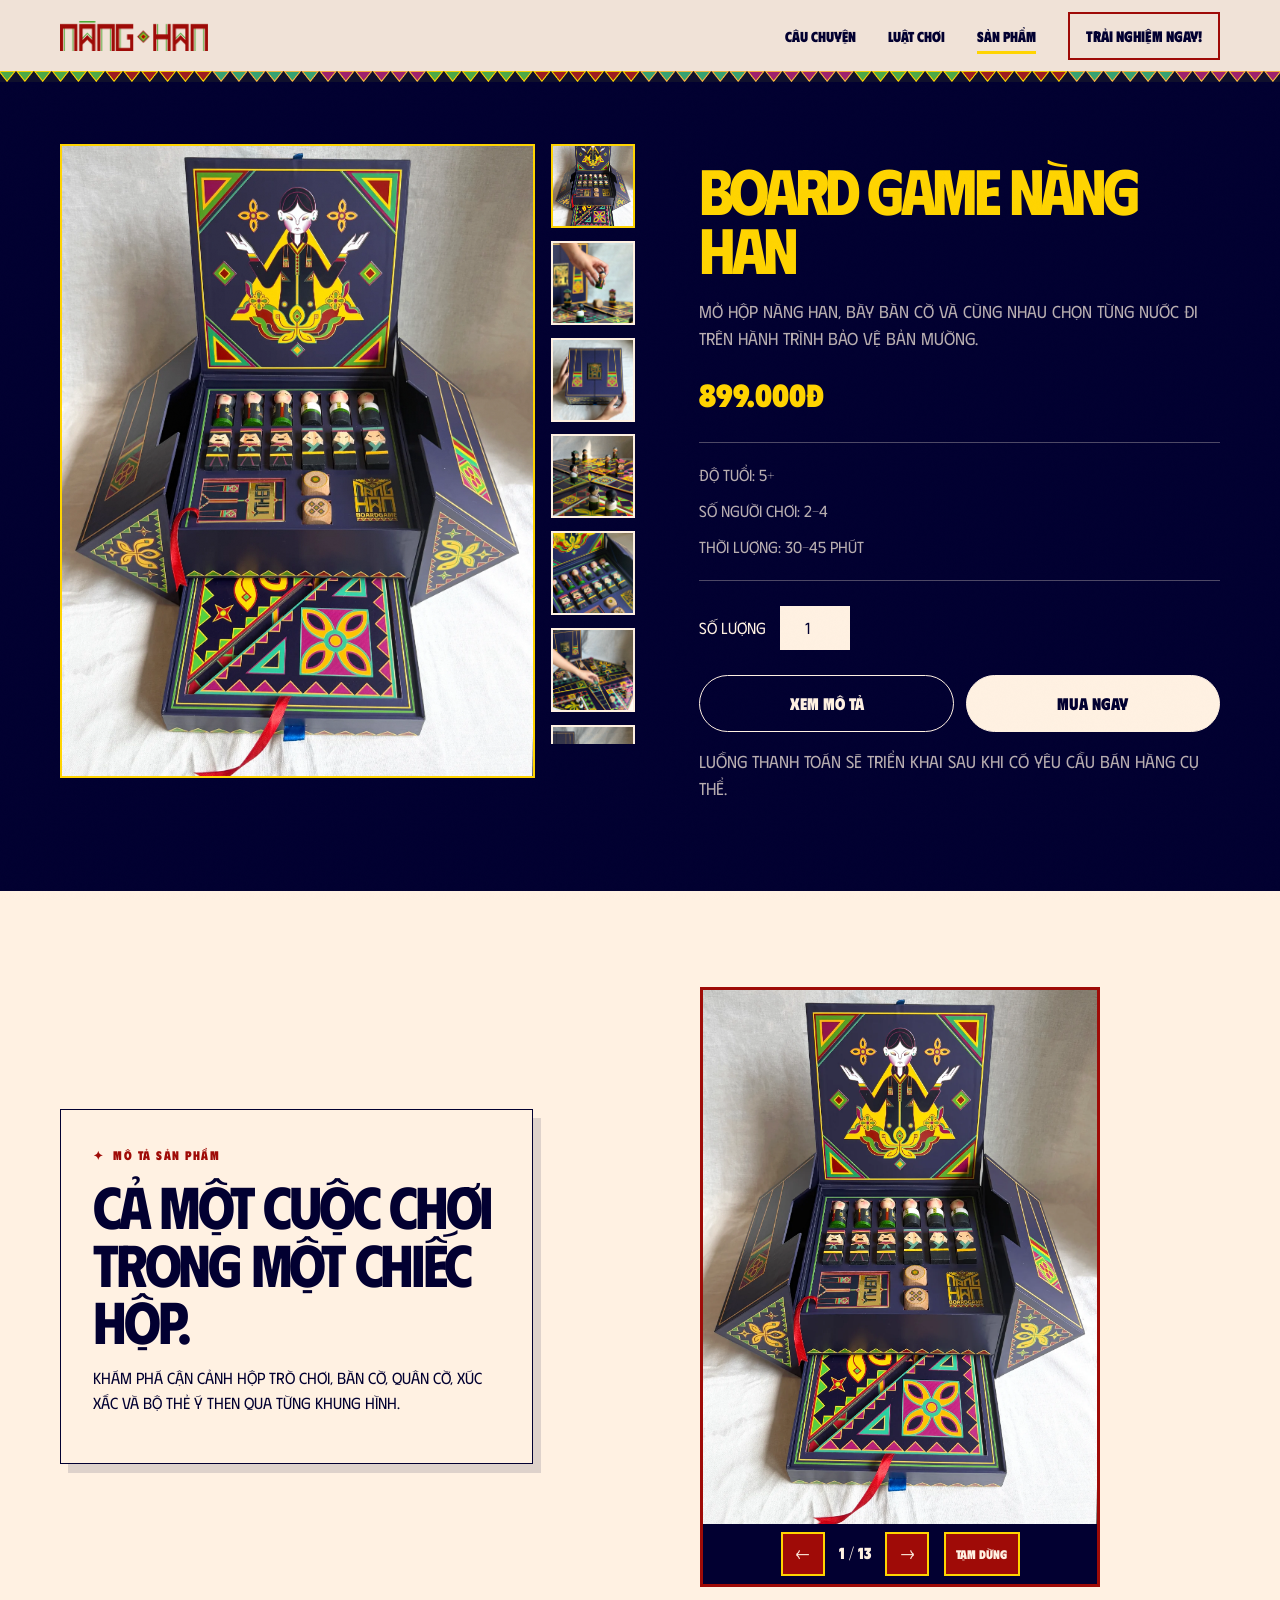
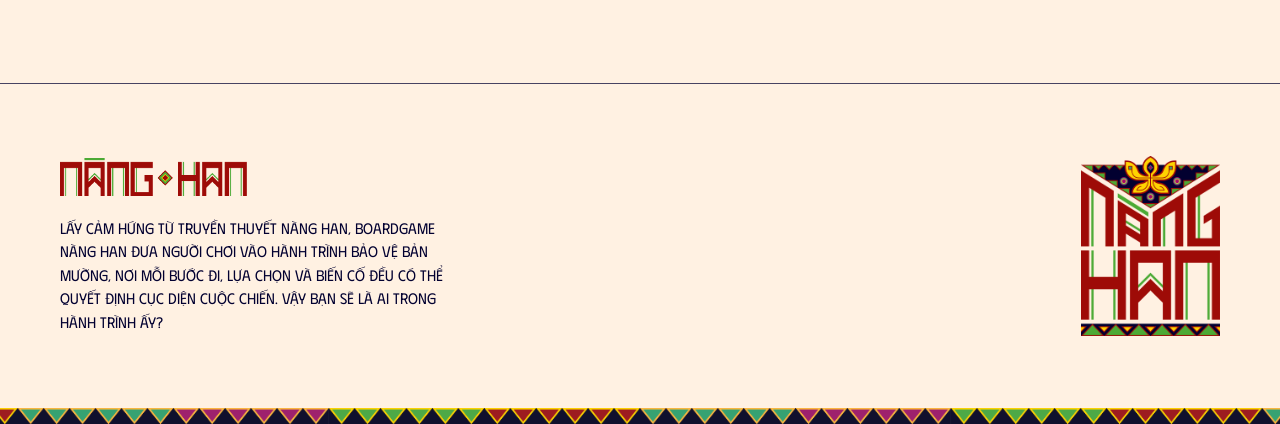
==== commit 44dbc483: "fix: update Nang Han product details" ====
--- a/product.html
+++ b/product.html
@@ -10,7 +10,7 @@
     <link href="https://fonts.googleapis.com/css2?family=Birthstone+Bounce:wght@400;500&amp;family=Phudu:wght@300..900&amp;family=Puppies+Play&amp;family=Roboto:wght@400;500;700&amp;family=Square+Peg&amp;display=swap" rel="stylesheet" />
     <link rel="shortcut icon" type="image/x-icon" href="favicon.ico?v=2" sizes="any" />
     <link rel="icon" type="image/png" href="assets/favicon-open.png?v=2" sizes="128x128" data-animated-favicon />
-    <link rel="stylesheet" href="styles.css?v=32" />
+    <link rel="stylesheet" href="styles.css?v=40" />
     <script src="favicon.js" defer></script>
   </head>
   <body class="product-screen">
@@ -46,13 +46,12 @@
           </div>
         </div>
         <div class="product-info">
-          <span class="eyebrow">Board game Nàng Han</span>
-          <h1>Ngựa ta</h1>
+          <h1>Board game Nàng Han</h1>
           <p class="lead">Mở hộp Nàng Han, bày bàn cờ và cùng nhau chọn từng nước đi trên hành trình bảo vệ bản mường.</p>
-          <div class="price">490.000đ</div>
+          <div class="price">899.000đ</div>
           <div class="meta-list">
-            <span>Độ tuổi: 10+</span>
-            <span>Số người chơi: 2–6</span>
+            <span>Độ tuổi: 5+</span>
+            <span>Số người chơi: 2–4</span>
             <span>Thời lượng: 30–45 phút</span>
           </div>
           <label class="quantity">Số lượng <input type="number" min="1" value="1" aria-label="Số lượng sản phẩm" /></label>
@@ -93,7 +92,7 @@
         <img class="footer-logo" src="assets/prototype/brand-mark-red.png" alt="Biểu trưng Nàng Han" width="1318" height="1712" loading="lazy" />
       </div>
     </footer>
-    <script type="module" src="animations.js?v=10"></script>
+    <script type="module" src="animations.js?v=11"></script>
     <script src="product-gallery.js?v=2" defer></script>
   </body>
 </html>
--- a/styles.css
+++ b/styles.css
@@ -113,7 +113,10 @@
 .video-copy h2 { margin: 0; font-family: inherit; font-size: clamp(1.5rem, 2.5vw, 2rem); letter-spacing: 0; line-height: 1.25; text-transform: uppercase; }
 .video-copy h2 span { color: var(--red); }
 .video-window { position: relative; width: min(72%, 760px); aspect-ratio: 16 / 9; display: grid; place-items: center; margin-inline: auto; border: 4px solid var(--green); background: var(--navy); }
-.play-mark { position: relative; z-index: 1; display: grid; width: 88px; height: 88px; place-items: center; border: 1.5px solid var(--white); border-radius: 50%; color: var(--yellow); font-size: 2rem; }
+.feature-video { position: absolute; inset: 0; display: block; width: 100%; height: 100%; object-fit: contain; background: var(--navy); }
+.play-mark { position: absolute; z-index: 1; inset: 50% auto auto 50%; transform: translate(-50%, -50%); display: grid; width: 88px; height: 88px; place-items: center; padding: 0; border: 1.5px solid var(--white); border-radius: 50%; background: rgba(2, 0, 49, .7); color: var(--yellow); font: inherit; font-size: 2rem; cursor: pointer; }
+.play-mark[hidden] { display: none; }
+.play-mark:hover, .play-mark:focus-visible { background: var(--navy); outline: 2px solid var(--yellow); outline-offset: 4px; }
 .home-product { position: relative; overflow: hidden; padding: clamp(3rem, 5vw, 5rem) 0; background: var(--navy); color: var(--beige); }
 .home-product::before, .home-product::after { content: ""; position: absolute; z-index: 0; top: 0; bottom: 0; width: clamp(12px, 2.2vw, 28px); background-image: url("assets/prototype/product-frame.png"); background-size: auto 100%; background-repeat: no-repeat; pointer-events: none; }
 .home-product::before { left: 0; background-position: left center; }
@@ -133,7 +136,7 @@
 .story-hero { padding: 5rem 0 4.5rem; background: var(--navy) url("assets/prototype/directory-frame.png") center / 100% 100% no-repeat; color: var(--beige); text-align: center; }
 .story-hero h1 { max-width: 920px; margin-inline: auto; font-family: inherit; font-size: clamp(2.4rem, 5vw, 5rem); letter-spacing: -.035em; line-height: 1; text-transform: uppercase; }
 .story-hero h1 span { color: var(--yellow); }
-.story-hero-art { min-height: 420px; width: min(920px, 92%); margin: 2rem auto; border: 3px solid var(--yellow); background: var(--beige); }
+.story-hero-art { position: relative; width: min(920px, 92%); min-height: 420px; aspect-ratio: 16 / 9; margin: 2rem auto; border: 3px solid var(--yellow); background: var(--navy); scroll-margin-top: 8rem; }
 .story-cta, .story-product-cta a { display: inline-flex; min-height: 60px; align-items: center; justify-content: center; padding: .9rem 1.5rem; border: 2px solid var(--yellow); background: var(--red); color: var(--yellow); box-shadow: 5px 5px 0 var(--green); font-size: 1.05rem; font-weight: 900; text-transform: uppercase; }
 .story-legend { overflow: hidden; padding: 3rem 0 0; background: var(--beige); }
 .story-legend-layout { position: relative; z-index: 0; display: grid; grid-template-columns: minmax(120px, .5fr) minmax(0, 800px) minmax(120px, .5fr); width: min(1480px, calc(100% - 2rem)); align-items: center; gap: clamp(1rem, 2.5vw, 2.5rem); }
@@ -142,6 +145,7 @@
 .story-source p, .story-name p { margin: .8rem 0 0; color: var(--navy); font-family: var(--font-reading); font-size: .9rem; font-weight: 400; text-transform: none; }
 .story-name { text-align: right; }
 .story-sheet-frame { position: relative; width: 100%; aspect-ratio: 4 / 5; background: url("assets/prototype/story-frame-floral.png") center bottom / 150% auto no-repeat; }
+.story-sheet-mobile-art { display: none; }
 .story-sheet-frame::before { content: ""; position: absolute; z-index: -1; bottom: 0; left: 50%; width: 100vw; height: 17.2%; background: #10102d; translate: -50% 0; pointer-events: none; }
 .story-sheet { position: absolute; top: 16.5%; left: 50%; width: 69.5%; height: 46.5%; overflow-x: hidden; overflow-y: auto; overscroll-behavior: contain; padding: clamp(1.1rem, 2vw, 2rem); border: 0; background: rgba(255, 241, 226, .98); color: var(--navy); box-shadow: none; font-family: var(--font-reading); font-weight: 400; letter-spacing: normal; text-transform: none; translate: -50% 0; scrollbar-color: var(--red) rgba(2, 0, 49, .12); scrollbar-width: thin; }
 .story-sheet::-webkit-scrollbar { width: 8px; }
@@ -392,7 +396,7 @@
 .product-thumb[aria-pressed="true"] { border-color: var(--yellow); }
 .product-thumb img { display: block; width: 100%; height: 100%; object-fit: cover; }
 .product-info { padding-top: 1rem; }
-.product-info h1 { font-size: clamp(2.8rem, 5vw, 5rem); }
+.product-info h1 { color: var(--yellow); font-size: clamp(2.8rem, 5vw, 5rem); }
 .price { margin: 1rem 0; color: var(--red); font-family: var(--font-primary); font-size: 2rem; font-weight: 900; }
 .meta-list { display: grid; gap: .7rem; margin: 1.5rem 0; padding: 1.25rem 0; border-block: 1px solid rgba(2,0,49,.25); color: var(--muted); }
 .quantity { display: flex; align-items: center; gap: .8rem; margin: 1.5rem 0; }
@@ -479,6 +483,7 @@
   .directory-link strong { font-size: clamp(1.2rem, 4.8vw, 1.7rem); }
   .home-actions { gap: .7rem; }
   .banner-button { min-height: 56px; padding: .8rem .75rem; font-size: .82rem; }
+  .video-card { background-image: none; }
   .video-copy { padding: .25rem 1rem 1.25rem; }
   .video-window { width: 86%; }
   .play-mark { width: 64px; height: 64px; font-size: 1.5rem; }
@@ -523,12 +528,14 @@
   .main-nav .nav-cta { display: inline-flex; align-items: center; justify-content: center; min-height: 40px; padding: .4rem .55rem; text-align: center; }
   .story-screen .site-header::after { display: none; }
   .story-hero { background-image: none; }
+  .story-hero h1 { max-width: none; font-size: clamp(1.55rem, 7.1vw, 2.15rem); letter-spacing: -.04em; white-space: nowrap; }
   .story-source, .story-name { padding-inline: .25rem; }
   .story-source h2, .story-name h2 { font-size: clamp(.875rem, 4vw, 1.125rem); letter-spacing: -.01em; line-height: 1.15; white-space: nowrap; }
   .story-source p, .story-name p { margin-top: .5rem; font-size: clamp(.8rem, 3vw, .875rem); }
-  .story-sheet-frame { aspect-ratio: 5 / 7; background-size: 115% 100%; }
-  .story-sheet-frame::before { z-index: 0; top: 5.5%; bottom: auto; width: 78%; height: 56.5%; }
-  .story-sheet { z-index: 1; top: 8.5%; height: 51.5%; }
+  .story-sheet-frame { aspect-ratio: 5 / 6; overflow: hidden; background: linear-gradient(to bottom, var(--beige) 63%, #10102d 63%); }
+  .story-sheet-mobile-art { position: absolute; z-index: 1; top: 14%; left: -17.5%; display: block; width: 135%; height: auto; aspect-ratio: 2917 / 2209; pointer-events: none; }
+  .story-sheet-frame::before { z-index: 0; top: 6%; bottom: auto; width: 78%; height: 69.5%; }
+  .story-sheet { z-index: 2; top: 9.3%; height: 57%; }
   .story-sheet p { font-size: clamp(.82rem, 3vw, .875rem); line-height: 1.55; }
   .story-product-cta a { min-height: 50px; padding: .65rem 1rem; font-size: .95rem; }
   .home-hero::before, .home-hero::after,
@@ -547,8 +554,10 @@
 
 @media (max-width: 430px) {
   h1 { font-size: 3rem; }
+  .video-card { padding: 1.25rem 1.25rem 3.5rem; }
+  .video-window { width: 100%; }
   .story-hero { padding: 3.5rem 0; }
-  .story-hero-art { min-height: 300px; width: 100%; }
+  .story-hero-art { width: 100%; min-height: 300px; }
   .story-sheet { padding: .8rem .65rem; }
   .story-sheet p { margin-bottom: .9rem; font-size: .82rem; line-height: 1.55; }
   .rules-overview, .rules-guide, .rules-cards, .rules-demo, .faction-section { padding: 3.5rem 0; }
